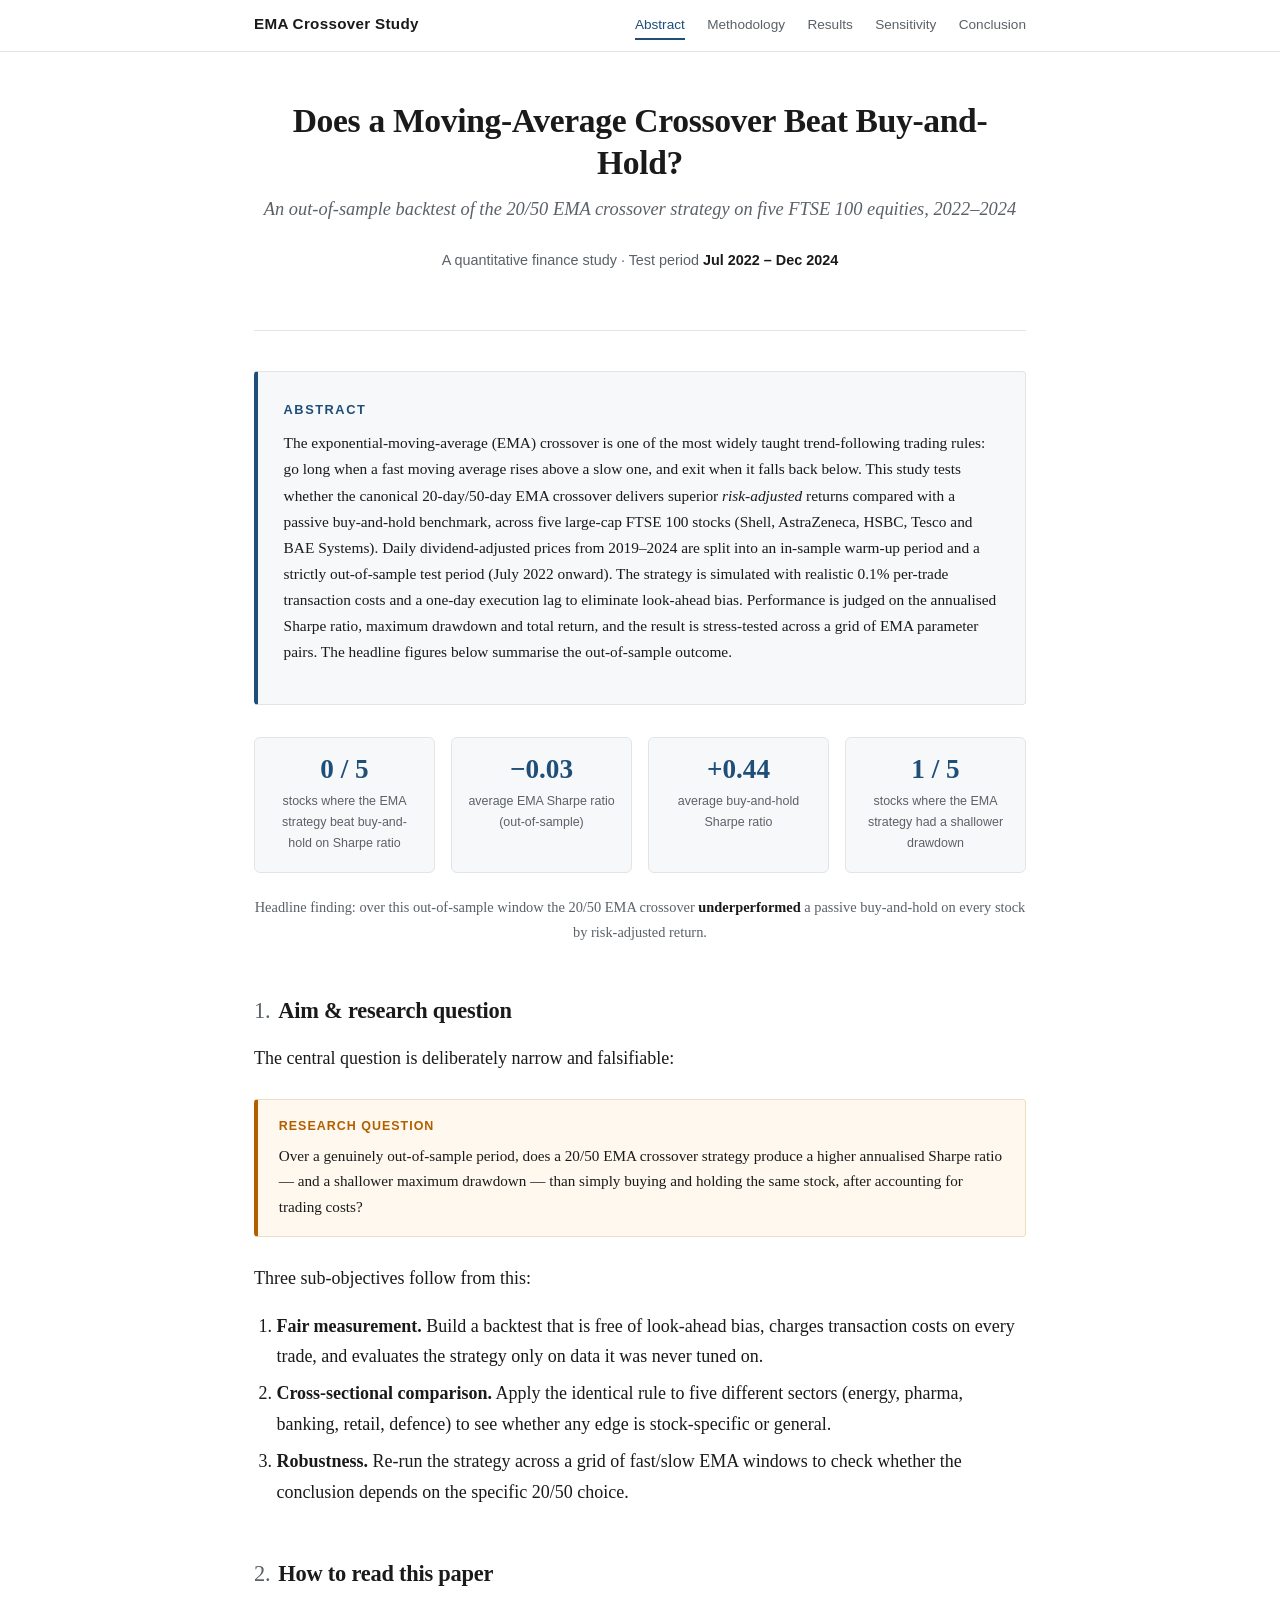
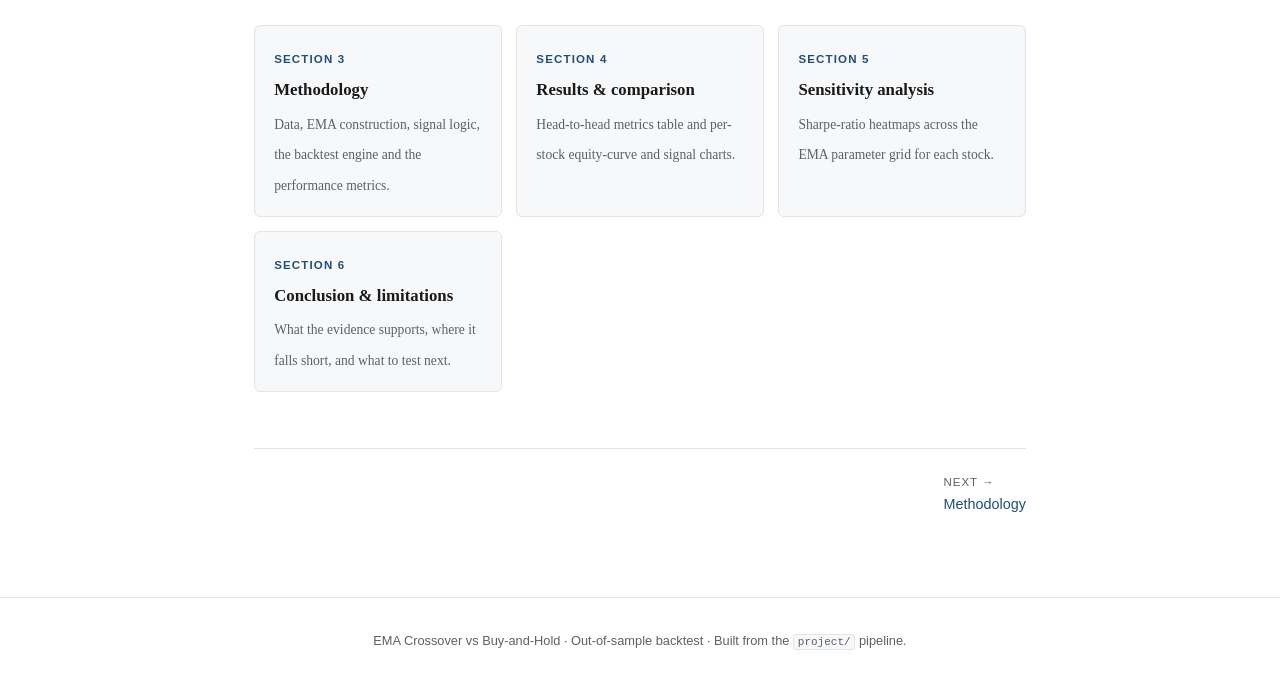
==== website/index.html @ 74a3caf6 "Add EMA crossover backtesting study, results website, and docs Modular Python pipeline backtesting a" ====
<!DOCTYPE html>
<html lang="en">
<head>
  <meta charset="UTF-8" />
  <meta name="viewport" content="width=device-width, initial-scale=1.0" />
  <title>EMA Crossover vs Buy-and-Hold — A Backtesting Study</title>
  <link rel="stylesheet" href="styles.css" />
</head>
<body>
  <nav class="nav">
    <div class="nav-inner">
      <a href="index.html" class="nav-brand">EMA Crossover Study</a>
      <a href="index.html" class="nav-link active">Abstract</a>
      <a href="methodology.html" class="nav-link">Methodology</a>
      <a href="results.html" class="nav-link">Results</a>
      <a href="sensitivity.html" class="nav-link">Sensitivity</a>
      <a href="conclusion.html" class="nav-link">Conclusion</a>
    </div>
  </nav>

  <main>
    <div class="titleblock">
      <h1>Does a Moving-Average Crossover Beat Buy-and-Hold?</h1>
      <p class="subtitle">An out-of-sample backtest of the 20/50 EMA crossover strategy
        on five FTSE&nbsp;100 equities, 2022–2024</p>
      <p class="byline">A quantitative finance study &middot; Test period <strong>Jul&nbsp;2022 – Dec&nbsp;2024</strong></p>
    </div>

    <div class="abstract">
      <h2>Abstract</h2>
      <p>The exponential-moving-average (EMA) crossover is one of the most widely taught
        trend-following trading rules: go long when a fast moving average rises above a slow
        one, and exit when it falls back below. This study tests whether the canonical
        20-day/50-day EMA crossover delivers superior <em>risk-adjusted</em> returns compared
        with a passive buy-and-hold benchmark, across five large-cap FTSE&nbsp;100 stocks
        (Shell, AstraZeneca, HSBC, Tesco and BAE Systems). Daily dividend-adjusted prices from
        2019–2024 are split into an in-sample warm-up period and a strictly out-of-sample test
        period (July 2022 onward). The strategy is simulated with realistic 0.1% per-trade
        transaction costs and a one-day execution lag to eliminate look-ahead bias. Performance
        is judged on the annualised Sharpe ratio, maximum drawdown and total return, and the
        result is stress-tested across a grid of EMA parameter pairs. The headline figures
        below summarise the out-of-sample outcome.</p>
    </div>

    <div class="stat-grid">
      <div class="stat">
        <span class="val">0 / 5</span>
        <span class="lab">stocks where the EMA strategy beat buy-and-hold on Sharpe ratio</span>
      </div>
      <div class="stat">
        <span class="val">&minus;0.03</span>
        <span class="lab">average EMA Sharpe ratio (out-of-sample)</span>
      </div>
      <div class="stat">
        <span class="val">+0.44</span>
        <span class="lab">average buy-and-hold Sharpe ratio</span>
      </div>
      <div class="stat">
        <span class="val">1 / 5</span>
        <span class="lab">stocks where the EMA strategy had a shallower drawdown</span>
      </div>
    </div>
    <p class="muted" style="text-align:center;font-size:0.9rem;margin-top:-0.6rem;">
      Headline finding: over this out-of-sample window the 20/50 EMA crossover
      <strong>underperformed</strong> a passive buy-and-hold on every stock by risk-adjusted
      return.</p>

    <h2><span class="section-num">1.</span>Aim &amp; research question</h2>
    <p>The central question is deliberately narrow and falsifiable:</p>
    <div class="callout">
      <span class="label">Research question</span>
      Over a genuinely out-of-sample period, does a 20/50 EMA crossover strategy produce a
      higher annualised Sharpe ratio — and a shallower maximum drawdown — than simply buying
      and holding the same stock, after accounting for trading costs?
    </div>
    <p>Three sub-objectives follow from this:</p>
    <ol>
      <li><strong>Fair measurement.</strong> Build a backtest that is free of look-ahead bias,
        charges transaction costs on every trade, and evaluates the strategy only on data it
        was never tuned on.</li>
      <li><strong>Cross-sectional comparison.</strong> Apply the identical rule to five
        different sectors (energy, pharma, banking, retail, defence) to see whether any edge is
        stock-specific or general.</li>
      <li><strong>Robustness.</strong> Re-run the strategy across a grid of fast/slow EMA
        windows to check whether the conclusion depends on the specific 20/50 choice.</li>
    </ol>

    <h2><span class="section-num">2.</span>How to read this paper</h2>
    <div class="toc">
      <a href="methodology.html">
        <span class="toc-num">Section 3</span>
        <span class="toc-title">Methodology</span>
        <span class="toc-desc">Data, EMA construction, signal logic, the backtest engine and
          the performance metrics.</span>
      </a>
      <a href="results.html">
        <span class="toc-num">Section 4</span>
        <span class="toc-title">Results &amp; comparison</span>
        <span class="toc-desc">Head-to-head metrics table and per-stock equity-curve and
          signal charts.</span>
      </a>
      <a href="sensitivity.html">
        <span class="toc-num">Section 5</span>
        <span class="toc-title">Sensitivity analysis</span>
        <span class="toc-desc">Sharpe-ratio heatmaps across the EMA parameter grid for each
          stock.</span>
      </a>
      <a href="conclusion.html">
        <span class="toc-num">Section 6</span>
        <span class="toc-title">Conclusion &amp; limitations</span>
        <span class="toc-desc">What the evidence supports, where it falls short, and what to
          test next.</span>
      </a>
    </div>

    <div class="pager">
      <span class="spacer"></span>
      <a href="methodology.html">
        <span class="dir">Next &rarr;</span>
        Methodology
      </a>
    </div>
  </main>

  <footer>
    EMA Crossover vs Buy-and-Hold &middot; Out-of-sample backtest &middot; Built from the
    <code>project/</code> pipeline.
  </footer>
</body>
</html>
---- website/styles.css ----
/* styles.css — academic research-paper styling, fully offline (no CDN). */

:root {
  --ink:        #1a1a1a;
  --muted:      #5b6168;
  --rule:       #e2e4e8;
  --accent:     #1f4e79;   /* deep navy — EMA strategy colour family */
  --accent-2:   #b25f00;   /* burnt orange — benchmark colour family */
  --bg:         #ffffff;
  --bg-soft:    #f7f8fa;
  --good:       #1a7a3c;
  --bad:        #b3261e;
  --maxw:       820px;
}

* { box-sizing: border-box; }

html { scroll-behavior: smooth; }

body {
  margin: 0;
  background: var(--bg);
  color: var(--ink);
  font-family: Georgia, "Times New Roman", serif;
  font-size: 18px;
  line-height: 1.7;
  -webkit-font-smoothing: antialiased;
}

/* ── Top navigation ───────────────────────────────────────────── */
.nav {
  position: sticky;
  top: 0;
  z-index: 10;
  background: rgba(255, 255, 255, 0.95);
  backdrop-filter: blur(6px);
  border-bottom: 1px solid var(--rule);
}
.nav-inner {
  max-width: var(--maxw);
  margin: 0 auto;
  padding: 0.7rem 1.5rem;
  display: flex;
  flex-wrap: wrap;
  align-items: baseline;
  gap: 0.4rem 1.4rem;
  font-family: -apple-system, BlinkMacSystemFont, "Segoe UI", sans-serif;
}
.nav-brand {
  font-weight: 700;
  font-size: 0.95rem;
  letter-spacing: 0.02em;
  color: var(--ink);
  text-decoration: none;
  margin-right: auto;
}
.nav a.nav-link {
  font-size: 0.85rem;
  color: var(--muted);
  text-decoration: none;
  padding-bottom: 2px;
  border-bottom: 2px solid transparent;
}
.nav a.nav-link:hover { color: var(--accent); }
.nav a.nav-link.active {
  color: var(--accent);
  border-bottom-color: var(--accent);
}

/* ── Layout ───────────────────────────────────────────────────── */
main {
  max-width: var(--maxw);
  margin: 0 auto;
  padding: 3rem 1.5rem 5rem;
}

/* ── Title block (home) ───────────────────────────────────────── */
.titleblock {
  text-align: center;
  border-bottom: 1px solid var(--rule);
  padding-bottom: 2.5rem;
  margin-bottom: 2.5rem;
}
.titleblock h1 {
  font-size: 2.1rem;
  line-height: 1.25;
  margin: 0 0 0.6rem;
  letter-spacing: -0.01em;
}
.titleblock .subtitle {
  font-size: 1.15rem;
  color: var(--muted);
  font-style: italic;
  margin: 0 0 1.4rem;
}
.titleblock .byline {
  font-family: -apple-system, BlinkMacSystemFont, "Segoe UI", sans-serif;
  font-size: 0.9rem;
  color: var(--muted);
}
.titleblock .byline strong { color: var(--ink); }

/* ── Page header (interior pages) ─────────────────────────────── */
.pagehead {
  margin-bottom: 2rem;
}
.pagehead .eyebrow {
  font-family: -apple-system, BlinkMacSystemFont, "Segoe UI", sans-serif;
  font-size: 0.75rem;
  letter-spacing: 0.12em;
  text-transform: uppercase;
  color: var(--accent);
  font-weight: 700;
  margin: 0 0 0.4rem;
}
.pagehead h1 {
  font-size: 1.9rem;
  margin: 0;
  letter-spacing: -0.01em;
}

/* ── Headings ─────────────────────────────────────────────────── */
h2 {
  font-size: 1.4rem;
  margin: 2.6rem 0 0.8rem;
  padding-top: 0.4rem;
  letter-spacing: -0.01em;
}
h3 {
  font-size: 1.12rem;
  margin: 1.8rem 0 0.5rem;
  color: var(--accent);
}
.section-num {
  color: var(--muted);
  font-weight: 400;
  margin-right: 0.5rem;
}

p { margin: 0 0 1.1rem; }
a { color: var(--accent); }

ul, ol { margin: 0 0 1.2rem; padding-left: 1.4rem; }
li { margin-bottom: 0.4rem; }

strong { color: var(--ink); }
.muted { color: var(--muted); }

/* ── Abstract / callout boxes ─────────────────────────────────── */
.abstract {
  background: var(--bg-soft);
  border: 1px solid var(--rule);
  border-left: 4px solid var(--accent);
  border-radius: 4px;
  padding: 1.3rem 1.6rem;
  margin: 0 0 2rem;
  font-size: 0.96rem;
}
.abstract h2 {
  margin: 0 0 0.6rem;
  font-size: 0.8rem;
  letter-spacing: 0.12em;
  text-transform: uppercase;
  color: var(--accent);
  font-family: -apple-system, BlinkMacSystemFont, "Segoe UI", sans-serif;
}
.callout {
  background: #fff8ef;
  border: 1px solid #f0dcc0;
  border-left: 4px solid var(--accent-2);
  border-radius: 4px;
  padding: 1rem 1.3rem;
  margin: 1.6rem 0;
  font-size: 0.95rem;
}
.callout .label {
  font-family: -apple-system, BlinkMacSystemFont, "Segoe UI", sans-serif;
  font-weight: 700;
  font-size: 0.78rem;
  letter-spacing: 0.08em;
  text-transform: uppercase;
  color: var(--accent-2);
  display: block;
  margin-bottom: 0.3rem;
}

/* ── Formulas ─────────────────────────────────────────────────── */
.formula {
  background: var(--bg-soft);
  border: 1px solid var(--rule);
  border-radius: 4px;
  padding: 0.9rem 1.2rem;
  margin: 1.2rem 0;
  font-family: "SF Mono", "Cascadia Mono", Menlo, Consolas, monospace;
  font-size: 0.92rem;
  line-height: 1.6;
  overflow-x: auto;
}
.formula .var { font-style: italic; }

code {
  font-family: "SF Mono", "Cascadia Mono", Menlo, Consolas, monospace;
  font-size: 0.86em;
  background: var(--bg-soft);
  border: 1px solid var(--rule);
  border-radius: 3px;
  padding: 0.08em 0.35em;
}

/* ── Tables ───────────────────────────────────────────────────── */
.table-wrap { overflow-x: auto; margin: 1.4rem 0; }
table {
  border-collapse: collapse;
  width: 100%;
  font-family: -apple-system, BlinkMacSystemFont, "Segoe UI", sans-serif;
  font-size: 0.9rem;
}
caption {
  caption-side: bottom;
  text-align: left;
  font-size: 0.82rem;
  color: var(--muted);
  font-style: italic;
  padding-top: 0.6rem;
  font-family: Georgia, serif;
}
th, td {
  padding: 0.55rem 0.8rem;
  text-align: right;
  border-bottom: 1px solid var(--rule);
  white-space: nowrap;
}
th:first-child, td:first-child { text-align: left; }
thead th {
  border-bottom: 2px solid var(--ink);
  font-weight: 700;
  color: var(--ink);
}
tbody tr:hover { background: var(--bg-soft); }
.num-pos { color: var(--good); }
.num-neg { color: var(--bad); }
.win { font-weight: 700; }
.colgroup-ema { background: rgba(31, 78, 121, 0.05); }
.colgroup-bh  { background: rgba(178, 95, 0, 0.05); }

/* ── Figures ──────────────────────────────────────────────────── */
figure {
  margin: 1.8rem 0;
  text-align: center;
}
figure img {
  max-width: 100%;
  height: auto;
  border: 1px solid var(--rule);
  border-radius: 4px;
}
figcaption {
  font-size: 0.82rem;
  color: var(--muted);
  font-style: italic;
  margin-top: 0.6rem;
  text-align: left;
}
figcaption .figlabel {
  font-style: normal;
  font-weight: 700;
  color: var(--ink);
}

/* ── Stat cards (home) ────────────────────────────────────────── */
.stat-grid {
  display: grid;
  grid-template-columns: repeat(auto-fit, minmax(150px, 1fr));
  gap: 1rem;
  margin: 2rem 0;
}
.stat {
  background: var(--bg-soft);
  border: 1px solid var(--rule);
  border-radius: 6px;
  padding: 1.1rem 1rem;
  text-align: center;
}
.stat .val {
  font-size: 1.7rem;
  font-weight: 700;
  color: var(--accent);
  display: block;
  line-height: 1.1;
}
.stat .lab {
  font-family: -apple-system, BlinkMacSystemFont, "Segoe UI", sans-serif;
  font-size: 0.78rem;
  color: var(--muted);
  margin-top: 0.35rem;
  display: block;
}

/* ── Contents / next-prev nav ─────────────────────────────────── */
.toc {
  display: grid;
  grid-template-columns: repeat(auto-fit, minmax(220px, 1fr));
  gap: 0.9rem;
  margin: 2rem 0;
}
.toc a {
  display: block;
  text-decoration: none;
  color: var(--ink);
  background: var(--bg-soft);
  border: 1px solid var(--rule);
  border-radius: 6px;
  padding: 1rem 1.2rem;
  transition: border-color 0.15s, transform 0.15s;
}
.toc a:hover { border-color: var(--accent); transform: translateY(-2px); }
.toc .toc-num {
  font-family: -apple-system, BlinkMacSystemFont, "Segoe UI", sans-serif;
  font-size: 0.72rem;
  letter-spacing: 0.1em;
  text-transform: uppercase;
  color: var(--accent);
  font-weight: 700;
}
.toc .toc-title { font-size: 1.05rem; font-weight: 700; display: block; margin: 0.2rem 0; }
.toc .toc-desc { font-size: 0.85rem; color: var(--muted); }

.pager {
  display: flex;
  justify-content: space-between;
  gap: 1rem;
  margin-top: 3.5rem;
  padding-top: 1.5rem;
  border-top: 1px solid var(--rule);
  font-family: -apple-system, BlinkMacSystemFont, "Segoe UI", sans-serif;
  font-size: 0.9rem;
}
.pager a { text-decoration: none; }
.pager .dir { display: block; font-size: 0.72rem; text-transform: uppercase; letter-spacing: 0.08em; color: var(--muted); }
.pager .spacer { flex: 1; }

/* ── Footer ───────────────────────────────────────────────────── */
footer {
  border-top: 1px solid var(--rule);
  padding: 2rem 1.5rem;
  text-align: center;
  font-family: -apple-system, BlinkMacSystemFont, "Segoe UI", sans-serif;
  font-size: 0.8rem;
  color: var(--muted);
}

@media (max-width: 600px) {
  body { font-size: 16px; }
  .titleblock h1 { font-size: 1.6rem; }
  main { padding: 2rem 1.1rem 3.5rem; }
}
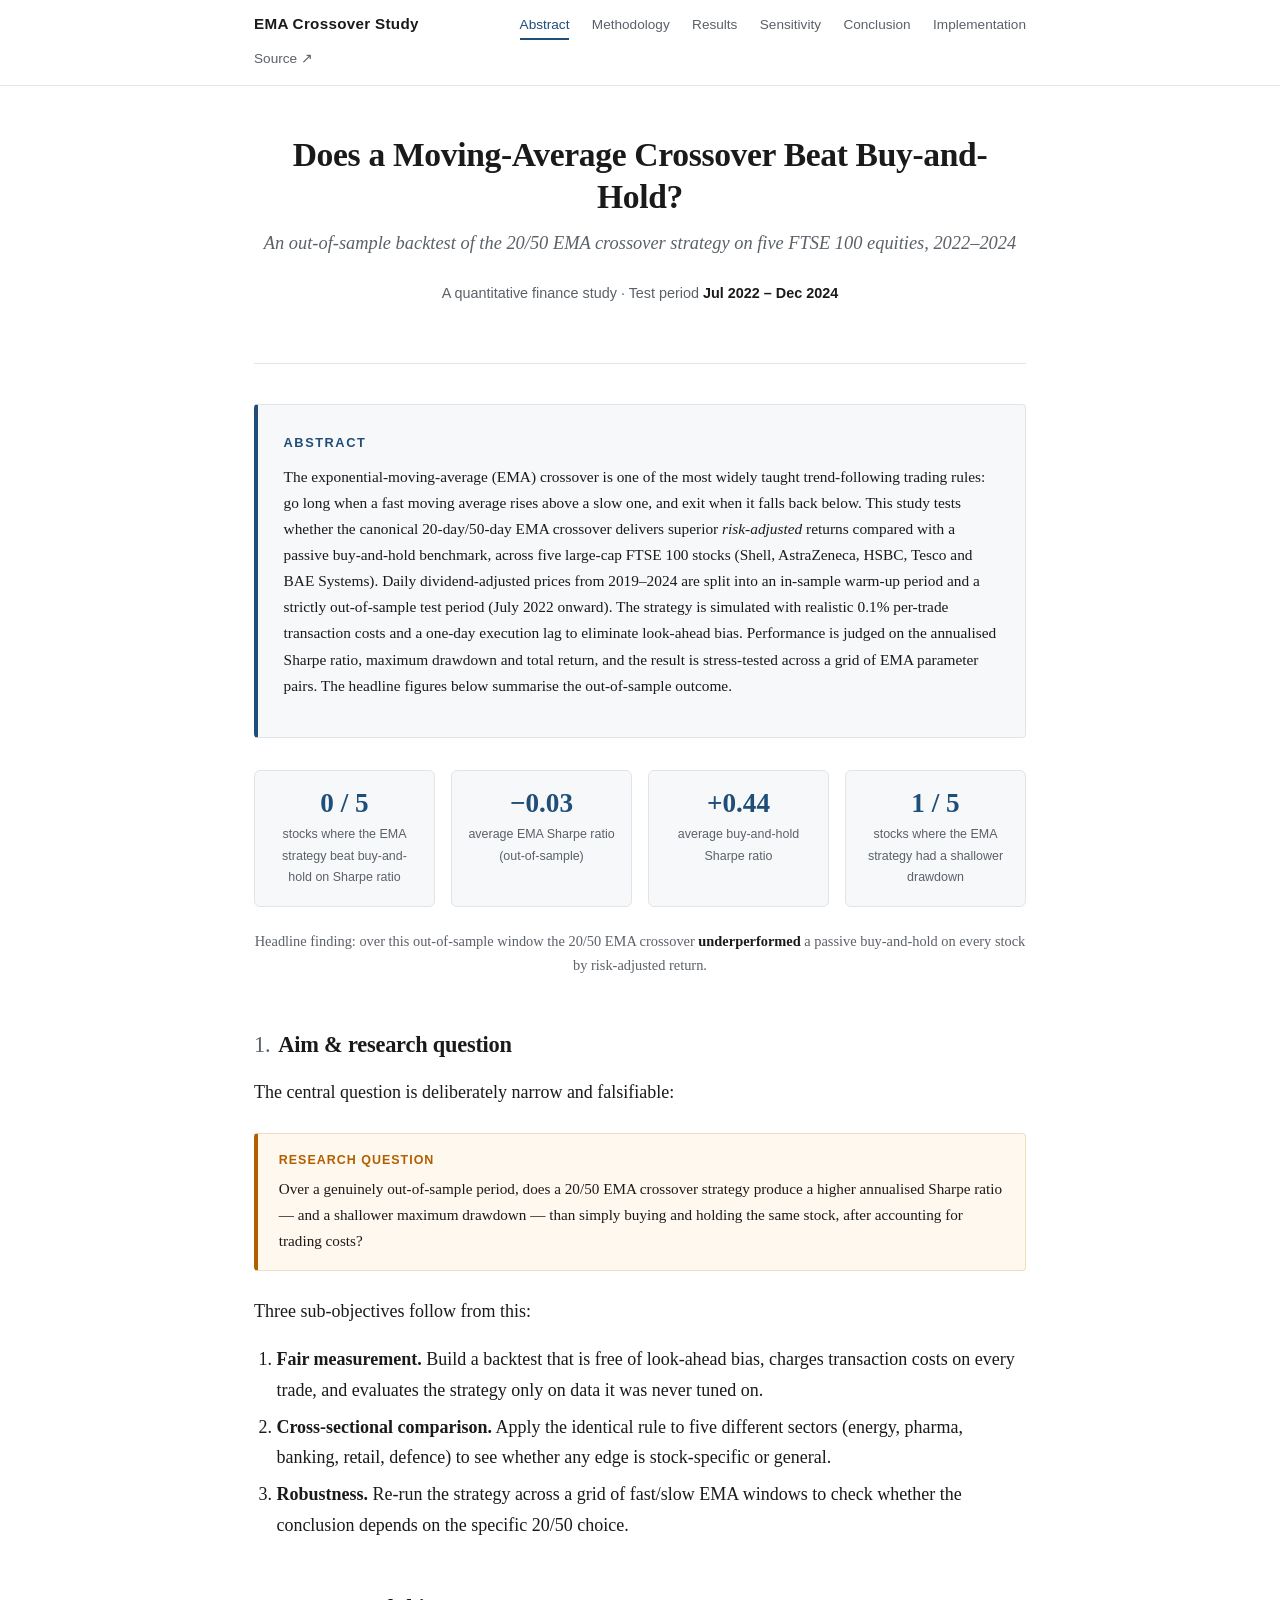
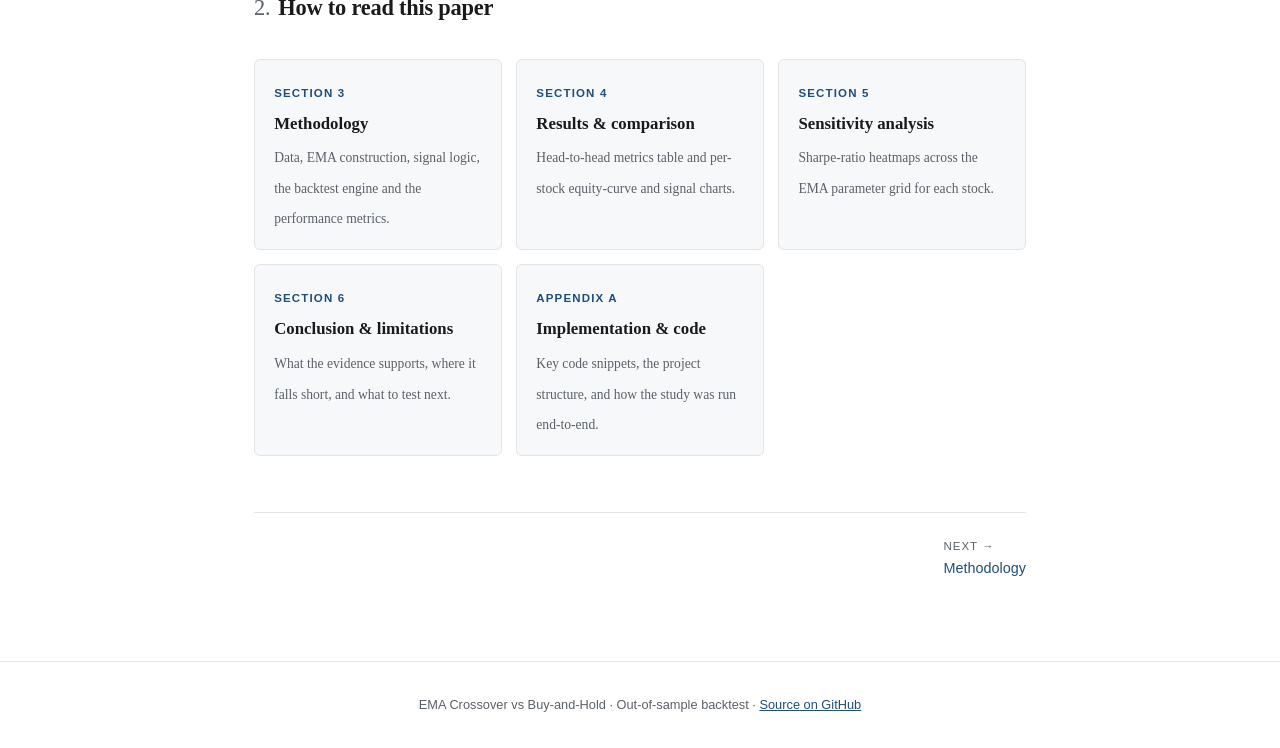
==== commit eb84ee34: "Add Implementation appendix page with code and run details New implementation.html with annotated sn" ====
--- a/website/index.html
+++ b/website/index.html
@@ -15,6 +15,8 @@
       <a href="results.html" class="nav-link">Results</a>
       <a href="sensitivity.html" class="nav-link">Sensitivity</a>
       <a href="conclusion.html" class="nav-link">Conclusion</a>
+      <a href="implementation.html" class="nav-link">Implementation</a>
+      <a href="https://github.com/AlienatedParanoia/ema-crossover-backtest" class="nav-link" target="_blank" rel="noopener">Source &#8599;</a>
     </div>
   </nav>
 
@@ -111,6 +113,12 @@
         <span class="toc-desc">What the evidence supports, where it falls short, and what to
           test next.</span>
       </a>
+      <a href="implementation.html">
+        <span class="toc-num">Appendix A</span>
+        <span class="toc-title">Implementation &amp; code</span>
+        <span class="toc-desc">Key code snippets, the project structure, and how the study was
+          run end-to-end.</span>
+      </a>
     </div>
 
     <div class="pager">
@@ -123,8 +131,8 @@
   </main>
 
   <footer>
-    EMA Crossover vs Buy-and-Hold &middot; Out-of-sample backtest &middot; Built from the
-    <code>project/</code> pipeline.
+    EMA Crossover vs Buy-and-Hold &middot; Out-of-sample backtest &middot;
+    <a href="https://github.com/AlienatedParanoia/ema-crossover-backtest" target="_blank" rel="noopener">Source on GitHub</a>
   </footer>
 </body>
 </html>
--- a/website/styles.css
+++ b/website/styles.css
@@ -207,6 +207,44 @@
   padding: 0.08em 0.35em;
 }
 
+/* ── Code blocks ──────────────────────────────────────────────── */
+.snippet { margin: 1.4rem 0; }
+.snippet .snippet-label {
+  font-family: -apple-system, BlinkMacSystemFont, "Segoe UI", sans-serif;
+  font-size: 0.72rem;
+  letter-spacing: 0.08em;
+  text-transform: uppercase;
+  font-weight: 700;
+  color: var(--muted);
+  display: block;
+  margin-bottom: 0.4rem;
+}
+pre.codeblock {
+  background: #0f1620;
+  color: #e6edf3;
+  border: 1px solid #1f2a36;
+  border-radius: 6px;
+  padding: 1rem 1.2rem;
+  margin: 0;
+  overflow-x: auto;
+  line-height: 1.55;
+}
+pre.codeblock code {
+  font-family: "SF Mono", "Cascadia Mono", Menlo, Consolas, monospace;
+  font-size: 0.82rem;
+  background: none;
+  border: none;
+  padding: 0;
+  color: inherit;
+  white-space: pre;
+}
+pre.codeblock .cmt { color: #7d8a99; font-style: italic; }
+.snippet .snippet-src {
+  font-size: 0.78rem;
+  color: var(--muted);
+  margin-top: 0.4rem;
+}
+
 /* ── Tables ───────────────────────────────────────────────────── */
 .table-wrap { overflow-x: auto; margin: 1.4rem 0; }
 table {
